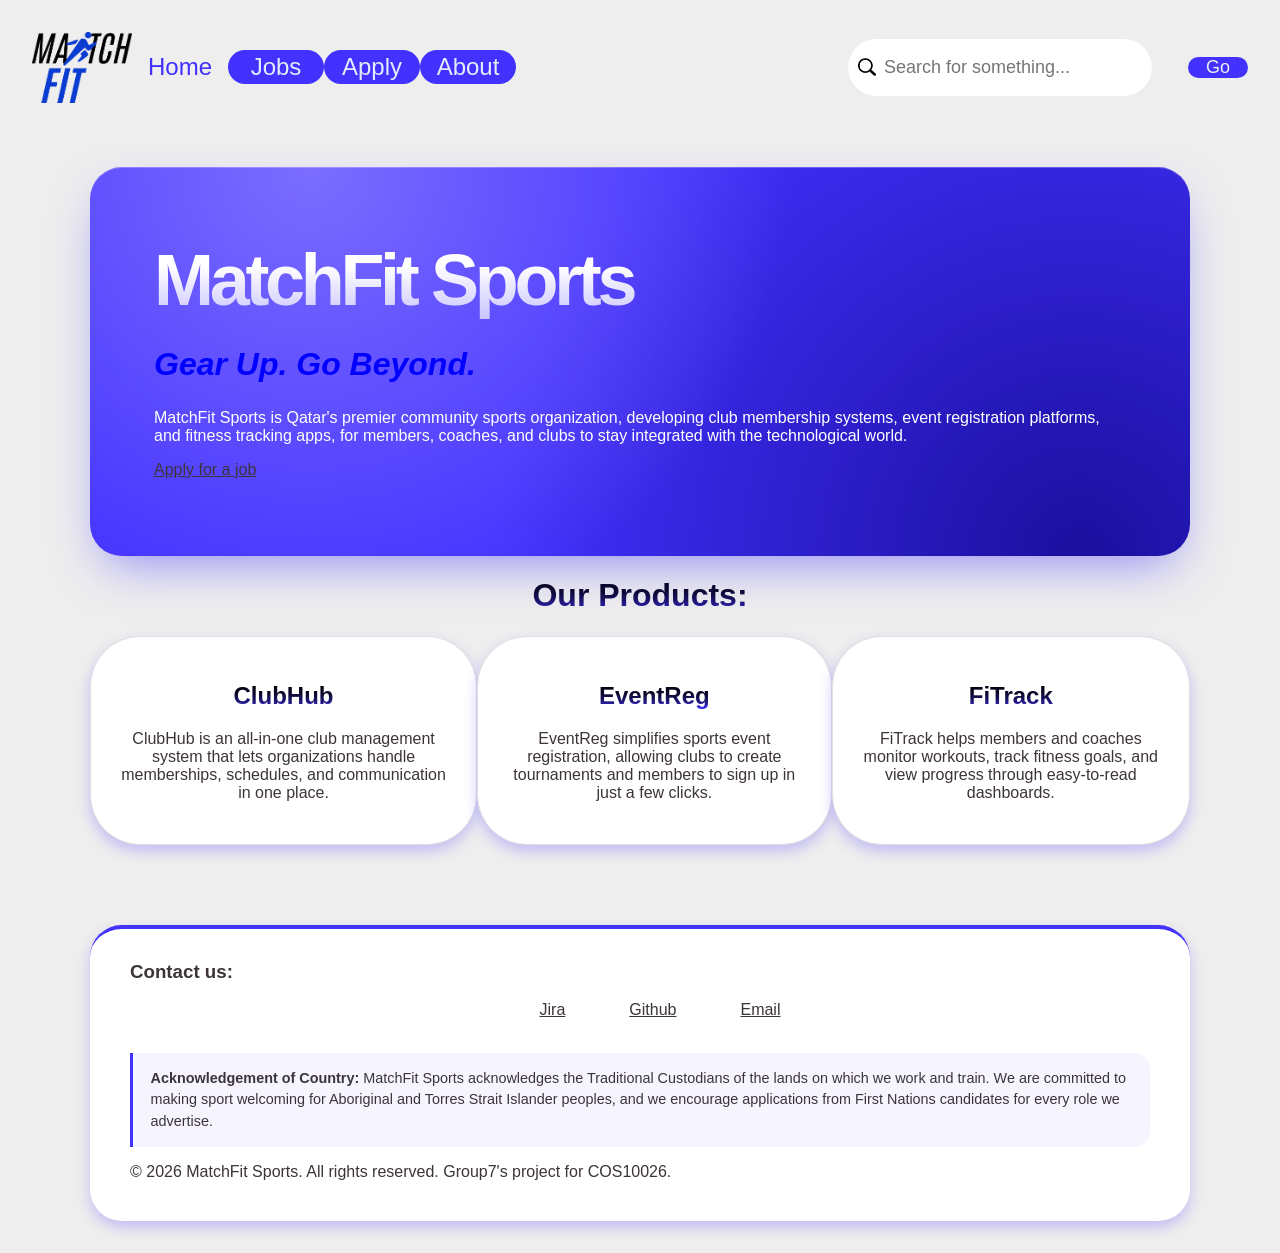
==== index.html @ b4c29561 "Add footer section with contact links and acknowledgment in index.html; style footer in styles.css" ====
<!DOCTYPE html>
<!-- 
     index.html (home page)
     COS10026 Web Technology Project, Group 7
     Website design inspired by airbnb and stripe
-->
<html lang="en">
    <head>
        <meta charset="UTF-8"/>
        <meta name = "description" content="Sports & Fitness Main Page">
        <meta name="author" content="Group 7"/>
        <link rel="stylesheet" href="styles.css">
        <link rel="stylesheet" href="styles/index.css">
        <meta name="viewport" content="width=device-width, initial-scale=1.0"> 
        <style>
:root{
    --padding:  clamp(2.5rem, 6vw, 5rem) clamp(1.5rem, 5vw, 4rem);
}
.hero-section {
    box-sizing: border-box;
    position: relative;
    overflow: hidden;
    border-radius: 32px;
    padding: var(--padding);
    margin: 0 auto;
    max-width: 1100px;
    color: #fff;
    background:
        radial-gradient(circle at 20% 0%, #7b6dff 0%, transparent 50%),
        radial-gradient(circle at 90% 100%, #1a0f9e 0%, transparent 55%),
        #4231ff;
    box-shadow:
        0 20px 50px -15px rgba(66, 49, 255, 0.55),
        inset 0 1px 0 rgba(255, 255, 255, 0.25);

}


.hero-title {
    
    
    margin: 0 0 1rem;
    font-size: clamp(2.25rem, 6vw, 4.5rem);
    line-height: 1.05;
    letter-spacing: -0.06em;
    font-weight: 800;
    background: linear-gradient(180deg, #ffffff 30%, #c9c4ff);
    -webkit-background-clip: text;
    background-clip: text;
    -webkit-text-fill-color: transparent;
}


            .product {
                padding: 2vw;
                margin: 0;
                text-align: center;
                justify-items: flex-start;
                background-color: #ffffff;
                border: 1px solid #e0e0e0;
                border-radius: 50px;      
                box-shadow: 0 0.5vw 1vw #4231ff40;
                transition: transform 0.2s ease, box-shadow 0.2s ease;
            }

            .product:hover {
                transform: translateY(.3em);
                box-shadow: 0 1vw 2vw #4231ff66;
            }
            .products_list{
                box-sizing: border-box;      
                display:flex;
                max-width: 1100px;
                justify-content: center;
                margin: 0 auto;

            }
            .subtitle{
                background: linear-gradient(180deg, black, 70%,#4231ff); 
                -webkit-background-clip: text;
                background-clip: text;
                -webkit-text-fill-color: transparent;
               text-align: center;
            }
        </style>
        <title>MatchFit Sports</title>
    </head>
    <body>
        <header>
            <nav class="navbar">
                    <img src="img/logo.png" alt="logo" width="100">

                    <a href="index.html" aria-current="page">Home</a>
                    <a href="jobs.html">Jobs</a>
                    <a href="apply.html">Apply</a>
                    <a href="about.html">About</a>
                    <form class = "searchbar">
                        
                        <!-- <label for="search"><img src="img/search-icon.png" alt="logo" width="50"/></label>> -->
                        <input type="text" id="search" name="search" placeholder="Search for something..." />
                        <input type="submit" id ="go" value="Go"/>
                    </form>
            </nav>
        </header>
        <main>
        <div class="hero-section">
            <h1 class = "hero-title" >MatchFit Sports</h1>
            <h2 style="font-size: 2em; color:blue; font-style:italic">Gear Up. Go Beyond.</h2>
            <p id="description_paragraph" style="color:white;">MatchFit Sports is Qatar's premier community sports organization, 
                developing club membership systems, event registration platforms,
                and fitness tracking apps, for members, coaches, and clubs to stay 
                integrated with the technological world.</p>
                
                <a href="about.html">Apply for a job</a>

        </div>
        
        <h1 class = "subtitle">Our Products:</h1>
        <div class = "products_list">
            <div class = "product">
                <h2 class = "subtitle">ClubHub</h2>
                <p>ClubHub is an all-in-one club management system that lets organizations handle memberships, schedules, and communication in one place.</p>
            </div>      
            <div class = "product">
                <h2 class = "subtitle">EventReg</h2>
                <p>EventReg simplifies sports event registration, allowing clubs to create tournaments and members to sign up in just a few clicks.</p>
            </div>         
            <div class = "product">
                <h2 class = "subtitle">FiTrack</h2>
                <p>FiTrack helps members and coaches monitor workouts, track fitness goals, and view progress through easy-to-read dashboards.</p>
            </div>
        </div>
        </main>
        
        <footer>
            <nav class = "footer">
                <h3 class = "contact-us">Contact us:</h3>
                <ul class = "contact">
                    <a class = "footer-link" href="">Jira</a>
                    <a class = "footer-link" href="https://github.com/sammyshu/web-project-part-1">Github</a>
                    <a class = "footer-link" href="mailto:info@companyname.com">Email</a>
                </ul>
            <p class="footer-acknowledgement">
                <strong>Acknowledgement of Country:</strong> MatchFit Sports acknowledges the
                Traditional Custodians of the lands on which we work and train.
                We are committed to making sport welcoming for Aboriginal and Torres Strait
                Islander peoples, and we encourage applications from First Nations candidates
                for every role we advertise.
            </p>
            <p>&copy; 2026 MatchFit Sports. All rights reserved. Group7's project for COS10026.</p>
            </nav>
        </footer>
    </body>
</html>
---- styles.css ----
/* Mayasa (author of apply page and layout) */

:root {
  --hover_color: #E3EBFA;
  --logo_blue: #4231FF;
  --background-color: #EEEEEE;
  --dark_text: #3D343A;
}

* {
  font-family: calibri, sans-serif; 
  color: var(--dark_text);
  box-sizing: border-box;
}

body {
  background-color: var(--background-color);
  margin: 0;
  padding: 0;
}

/* --- 2. The Perfect Navbar (Grey Pill) --- */
.site-header {
  display: flex;
  justify-content: center; 
  padding: 2rem 1rem;
}

.header-inner {
  display: flex;
  justify-content: space-between; 
  align-items: center;
  background-color: #EBEBEB; 
  padding: 0.5rem 1.5rem;
  border-radius: 50px; 
  width: 100%;
  max-width: 1300px;
  box-shadow: 0 4px 15px rgba(0, 0, 0, 0.05); 
}

.logo-img {
  height: 55px; 
}

.main-nav {
  display: flex;
  gap: 0.5rem;
  align-items: center;
}

.main-nav a {
  text-decoration: none;
  color: var(--logo_blue); 
  background-color: transparent;
  font-weight: 600;
  padding: 0.6rem 1.8rem;
  border-radius: 20px;
  transition: 0.3s;
}

/* Added hover for the plain "Home" link */
.main-nav a:hover {
  background-color: var(--hover_color);
}

.main-nav a.nav-btn {
  background-color: var(--logo_blue);
  color: white;
}

.main-nav a.nav-btn:hover {
  background-color: var(--hover_color);
  color: var(--logo_blue);
}

.main-nav a.nav-btn.active {
  background-color: #3326BE; 
  color: white;
}

/* Search Bar */
.search-bar {
  display: flex;
  align-items: center;
  background-color: white; 
  border-radius: 30px;
  padding: 0.3rem; 
}

.search-bar input {
  border: none;
  padding: 0.5rem 1rem;
  padding-left: 2.5rem; /* ✅ CORRECTION: Stops text from overlapping the icon */
  border-radius: 30px;
  width: 220px;
  outline: none; 
  font-family: inherit;
  background-image: url("img/search-icon.png");
  background-repeat: no-repeat;
  background-position: 10px center;
  background-size: 1em 1em;
}

.search-bar button {
  background-color: var(--logo_blue);
  color: white;
  border: none;
  padding: 0.5rem 1.5rem;
  border-radius: 30px;
  font-weight: 600;
  cursor: pointer;
  transition: 0.3s;
}

.search-bar button:hover {
  background-color: #3326BE;
}

/* --- 3. Layout & Hero Box --- */
.container {
  max-width: 1100px;
  margin: 0 auto;
  padding: 0 2rem;
}

.apply-intro {
  background: linear-gradient(135deg, #7B6DFF, #1A0F9E);
  color: white;
  padding: 4rem 2rem;
  border-radius: 24px;
  text-align: center;
  margin-bottom: 3rem;
  box-shadow: 0 10px 30px rgba(66, 49, 255, 0.3);
}

.apply-intro h1 {
  font-size: 2.5rem;
  margin-bottom: 1rem;
  color: white;
}

.apply-intro p {
  color: var(--hover_color) !important; 
}

.apply-intro a {
  color: white;
  text-decoration: underline;
}

.required-note {
  color: #FFFFFF !important;
  font-size: 0.95rem;
  margin-top: 1.5rem;
}

.required-note .required {
  color: #C9C4FF; 
}

/* --- 4. The Form Section --- */
#form-heading {
  text-align: left;
  margin-bottom: 1rem;
}

.privacy-note {
  text-align: left;
  max-width: 800px;
  margin-bottom: 2rem;
  line-height: 1.5;
}

.apply-form {
  display: grid;
  grid-template-columns: 1fr 1fr;
  gap: 1.5rem;
  background: white;
  padding: 2.5rem;
  border-radius: 16px;
  box-shadow: 0 10px 30px rgba(0, 0, 0, 0.05); 
  border: 1px solid #E0E0E0;
}

.form-field {
  display: flex;
  flex-direction: column;
  gap: 0.5rem;
}

.form-field--full,
.form-actions {
  grid-column: 1 / -1;
}

.form-field label, 
.form-field legend {
  color: var(--logo_blue); 
  font-weight: 600;
  font-size: 0.95rem;
}

.form-field input,
.form-field select,
.form-field textarea {
  padding: 0.75rem;
  border: 1px solid #E0E0E0;
  border-radius: 8px;
  font-family: inherit;
  font-size: 1rem;
}

.form-field input:focus,
.form-field select:focus,
.form-field textarea:focus {
  outline: none;
  border-color: var(--logo_blue);
  box-shadow: 0 0 0 3px rgba(66, 49, 255, 0.2);
}

.choice-group {
  display: flex;
  gap: 1.5rem;
  flex-wrap: wrap;
}

.choice-group label {
  font-weight: normal;
}

/* --- 5. The Button --- */
.form-actions {
  text-align: center;
  margin-top: 1rem;
}

.btn-primary {
  background-color: var(--logo_blue);
  color: white;
  border: none;
  padding: 0.8rem 2.5rem;
  border-radius: 30px;
  font-size: 1rem;
  font-weight: 600;
  cursor: pointer;
  transition: 0.3s;
}

.btn-primary:hover {
  background-color: #3326BE;
  transform: translateY(-2px);
}

/* --- 6. Mobile View (Responsive) --- */
@media (max-width: 768px) {
  .header-inner {
    flex-direction: column;
    border-radius: 20px;
    gap: 1rem;
    padding: 1rem;
  }
  .main-nav {
    flex-wrap: wrap;
    justify-content: center;
  }
  .apply-form {
    grid-template-columns: 1fr;
  }
}


/*Sammy (author of index page)*/

:root{
  
  --hover_color: #E3EBFA;
  --logo_blue: #4231FF;
  --background-color: #EEEEEE;
}
* {
    font-family: calibri, sans-serif;
    color: #3D343A; /*same as logo*/

}
body {
    background-color: var(--background-color);
}


nav a {
display:inline-flex;
    text-decoration: none;
    padding: 0.2em 0.6em;
    color:var(--hover_color);
    background-color: #4231FF;
      line-height: 1;
  min-width: 4em;
justify-content: center;
align-items: center;
    border-radius: 1em;
    font-size:x-large;

    

}
nav a:hover{
  background-color:var(--hover_color);
  color:var(--logo_blue);
}


.navbar a[aria-current="page"] {
  background-color:var(--white);
  color:var(--logo_blue);
}
.navbar  a[aria-current="page"]:hover{
  background-color:var(--hover_color);
  color:var(--logo_blue);
}

.navbar {
    display:flex;
    align-items: center;
    justify-content:start;
    flex-grow: 1;
    flex-wrap:wrap;
    margin:1rem;
    padding:1rem;
    /*background-color:white;*/
    border-radius: 2rem;
    transition: transform 0.2s ease, box-shadow 0.2s ease, size 0.2s ease;



}
.navbar:hover {
    box-shadow: 0 1vw 2vw #4231ff66;



}
.navbar .searchbar{
    display:flex;
    align-items: center;
    justify-content:start;
    font-size: large;
    margin:0 0 0 auto;  
    


}


.navbar .searchbar input#go{ flex-grow:0;
   padding:0 18px; }




.navbar .searchbar input{
font-size: large;
border-radius: 2em;
    border: 2% groove var(--logo_blue);


}
.navbar .searchbar input#search{
  flex-grow: 1;
  max-width: 30vw;
  border-radius: 2em;
  text-align:left;
  color:#606060;
  padding:1em;
  padding-right: 2em;
  margin-right:2em;


  padding-left:2em;
  background-image: url("img/search-icon.png");
  background-repeat: no-repeat;
  background-position: 10px center;
  background-size: 1em 1em;   
}

.navbar .searchbar input#go{
  flex-grow: .08;
  color:#EEEEEE;
  background-color:#4231FF;
}


.navbar .searchbar input#go:hover{
  background-color:#3326be;
}

.contact{
  display:flex;
  justify-content: center;
}

img {
  max-width: 100%;

}

/*More universal settings: Not specific to navbar*/
main{
  padding: 2rem;
}

/*footer*/
.footer {
    /* box-sizing so the padding counts INSIDE the 1100px, which makes
       the footer's left edge line up with the navbar and main */
    box-sizing: border-box;
    max-width: 1100px;
    margin: 3rem auto 2rem;
    padding: 2rem clamp(1rem, 4vw, 2.5rem) 1.5rem;
    background-color: #ffffff;
    border-top: 4px solid var(--logo_blue);
    border-radius: 2rem;
    box-shadow: 0 0.5vw 1vw #4231ff40;
}

.footer-link {

    padding: 0rem 2rem;          
    min-width: 0;
    font-size: 1rem;
    line-height: 1.4;
    color:  var(--dark_text);
    background-color: transparent;
    border-radius: 0;
    text-decoration: underline;
}

.footer-acknowledgement {
    margin: 2rem 0 0;
    padding: 0.9rem 1.1rem;
    font-size: .9em;
    line-height: 1.5;
    color: var(--dark_text);
    background-color: #f5f4ff;
    border-left-width: 4px;
    border-left: solid var(--logo_blue);
    border-radius: 0 1rem 1rem 0;
}
.contact-us{
  display:flex;
  justify-self: center;
 margin: 0 auto;

}
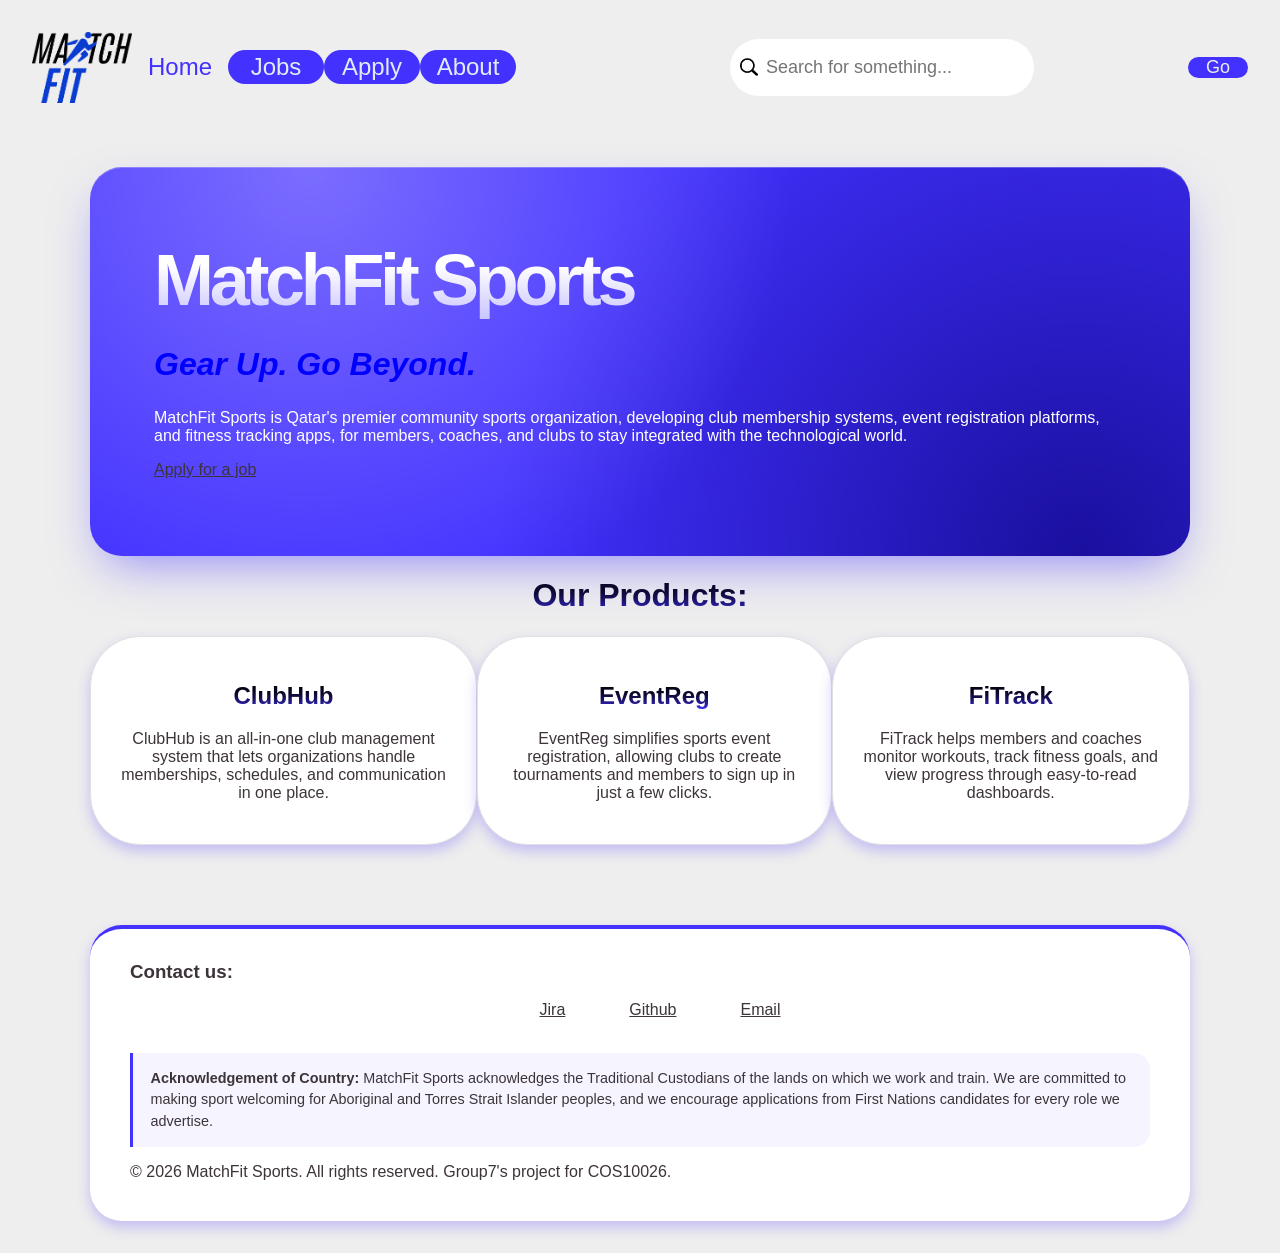
==== commit cf134663: "Increased accessibility for all pages & navbar All <section>s have been updated to have an aria-labe" ====
--- a/index.html
+++ b/index.html
@@ -2,8 +2,10 @@
 <!DOCTYPE html>
 <!-- 
      index.html (home page)
+     Written by Sammy Alabsi
      COS10026 Web Technology Project, Group 7
-     Website design inspired by airbnb and stripe
+     Website design inspired by AirBNB and Stripe. The Hero section was inspired by Stripe,
+     while AirBNB inspired the rounded card-centric design
 -->
 <html lang="en">
     <head>
@@ -11,7 +13,6 @@
         <meta name = "description" content="Sports & Fitness Main Page">
         <meta name="author" content="Group 7"/>
         <link rel="stylesheet" href="styles.css">
-        <link rel="stylesheet" href="styles/index.css">
         <meta name="viewport" content="width=device-width, initial-scale=1.0"> 
         <style>
 :root{
@@ -96,9 +97,10 @@
                     <a href="apply.html">Apply</a>
                     <a href="about.html">About</a>
                     <form class = "searchbar">
-                        
-                        <!-- <label for="search"><img src="img/search-icon.png" alt="logo" width="50"/></label>> -->
+                        <!--The label is for screenreaders only because the background image (a search icon) and placeholder text already indicate the purpose of the field.-->
+                        <label for="search" class="for-screenreader">Search bar</label>
                         <input type="text" id="search" name="search" placeholder="Search for something..." />
+                        <label for="go" class="for-screenreader">Submit Search</label>
                         <input type="submit" id ="go" value="Go"/>
                     </form>
             </nav>
@@ -137,9 +139,9 @@
             <nav class = "footer">
                 <h3 class = "contact-us">Contact us:</h3>
                 <ul class = "contact">
-                    <a class = "footer-link" href="">Jira</a>
+                    <a class = "footer-link" href="https://somting.atlassian.net/jira/software/projects/WP/boards/2?filter=&groupBy=none&atlOrigin=eyJpIjoiOWVjMmMxOWJhMjJiNGZmOWJiOGNjNmIxYzUzZmUzZWIiLCJwIjoiaiJ9">Jira</a>
                     <a class = "footer-link" href="https://github.com/sammyshu/web-project-part-1">Github</a>
-                    <a class = "footer-link" href="mailto:info@companyname.com">Email</a>
+                    <a class = "footer-link" href="mailto:info@matchfit.com">Email</a>
                 </ul>
             <p class="footer-acknowledgement">
                 <strong>Acknowledgement of Country:</strong> MatchFit Sports acknowledges the
--- a/styles.css
+++ b/styles.css
@@ -388,6 +388,9 @@
   background-color:#4231FF;
 }
 
+.for-screenreader{
+opacity:0;
+}
 
 .navbar .searchbar input#go:hover{
   background-color:#3326be;
@@ -407,6 +410,34 @@
 main{
   padding: 2rem;
 }
+/* --- About Page Specifics (Ziad) --- */
+section h2 {
+  color: var(--logo_blue);
+  border-bottom: 2px solid var(--hover_color);
+  padding-bottom: 0.5rem;
+  margin-top: 2rem;
+}
+
+dl dt {
+  font-size: 1.2rem;
+  color: var(--logo_blue);
+  margin-top: 1.5rem;
+}
+
+dl dd {
+  margin-left: 1rem;
+  margin-bottom: 0.5rem;
+}
+
+blockquote {
+  background-color: white;
+  border-left: 4px solid var(--logo_blue);
+  padding: 1rem;
+  margin: 1rem 0;
+  border-radius: 0 8px 8px 0;
+  box-shadow: 0 4px 10px rgba(0,0,0,0.05);
+}
+
 
 /*footer*/
 .footer {
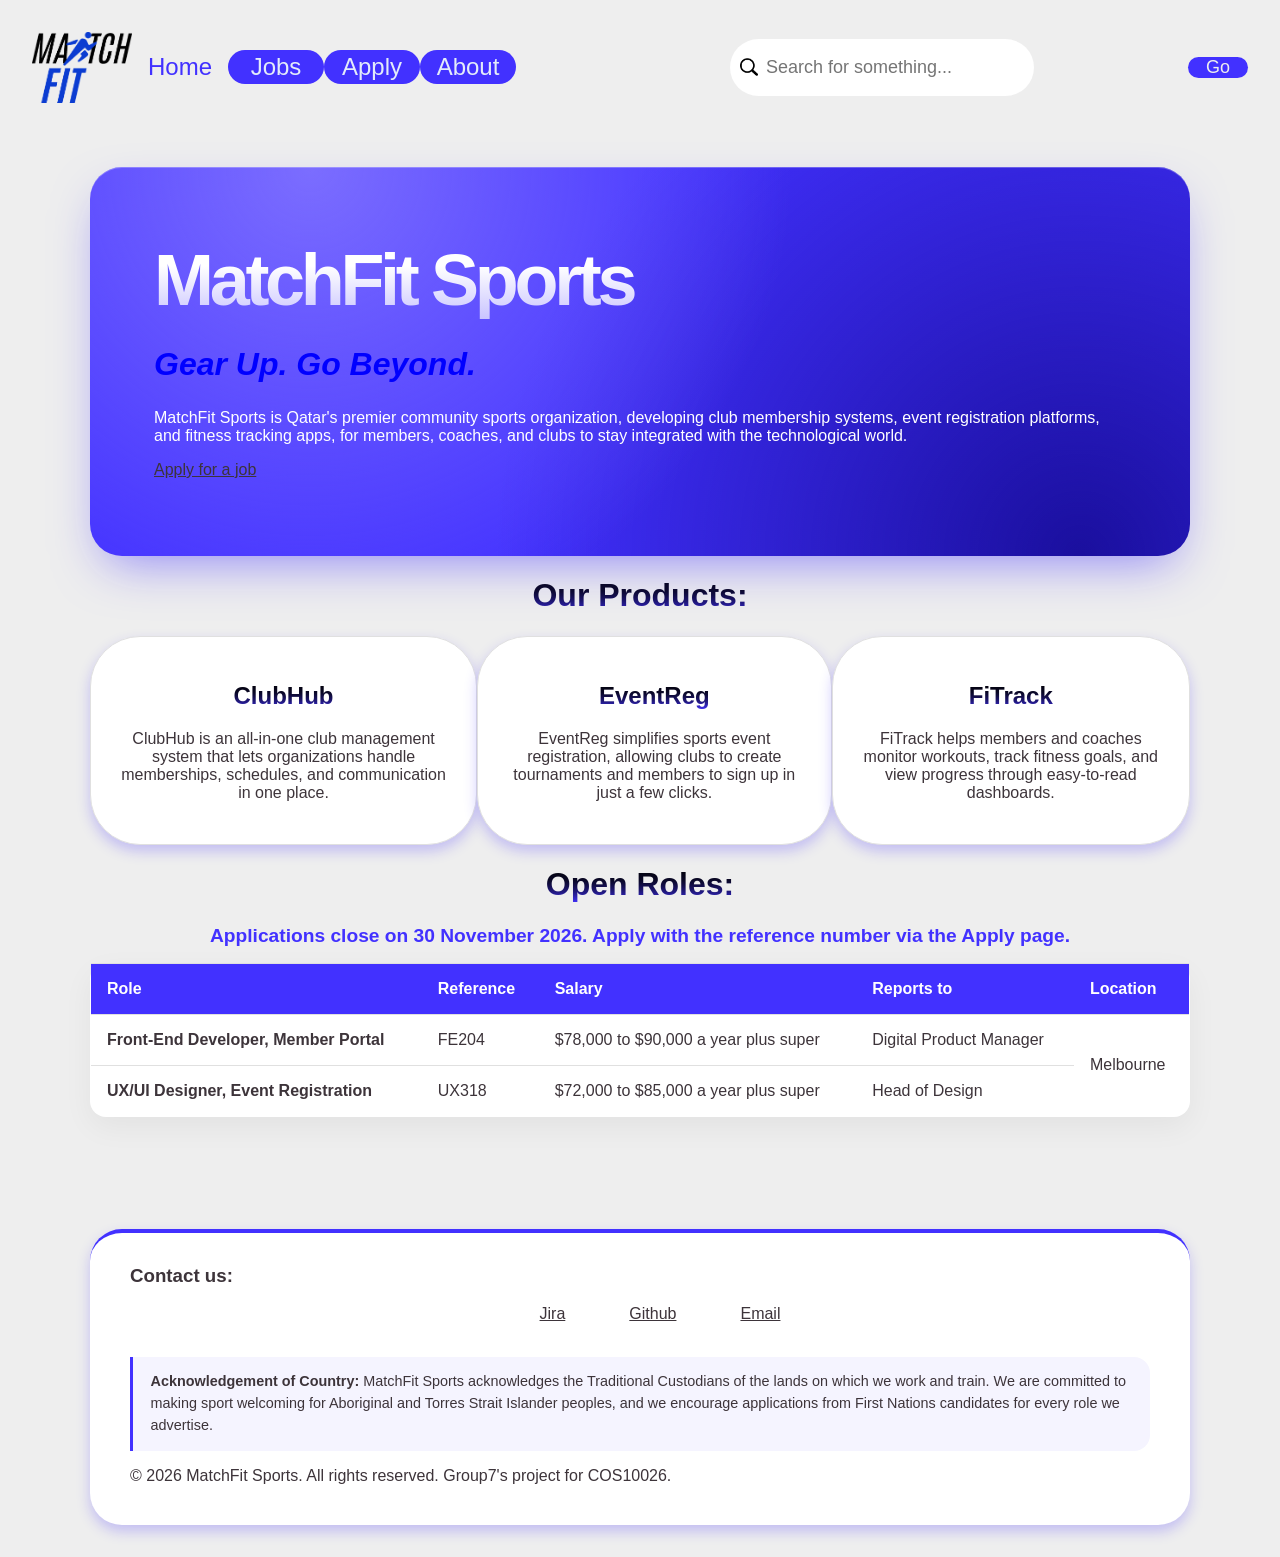
==== commit ffef913b: "Added table to index.html; stole CSS from about.html and made it generalizable (for all tables) in s" ====
--- a/index.html
+++ b/index.html
@@ -133,6 +133,35 @@
                 <p>FiTrack helps members and coaches monitor workouts, track fitness goals, and view progress through easy-to-read dashboards.</p>
             </div>
         </div>
+
+        <h1 class = "subtitle">Open Roles:</h1>
+        <table class = "data-table">
+            <caption>Applications close on 30 November 2026. Apply with the reference number via the Apply page.</caption>
+            <thead>
+                <tr>
+                    <th scope="col">Role</th>
+                    <th scope="col">Reference</th>
+                    <th scope="col">Salary</th>
+                    <th scope="col">Reports to</th>
+                    <th scope="col">Location</th>
+                </tr>
+            </thead>
+            <tbody>
+                <tr>
+                    <th scope="row">Front-End Developer, Member Portal</th>
+                    <td>FE204</td>
+                    <td>$78,000 to $90,000 a year plus super</td>
+                    <td>Digital Product Manager</td>
+                    <td rowspan="2">Melbourne</td>
+                </tr>
+                <tr>
+                    <th scope="row">UX/UI Designer, Event Registration</th>
+                    <td>UX318</td>
+                    <td>$72,000 to $85,000 a year plus super</td>
+                    <td>Head of Design</td>
+                </tr>
+            </tbody>
+        </table>
         </main>
         
         <footer>
--- a/styles.css
+++ b/styles.css
@@ -481,4 +481,51 @@
   justify-self: center;
  margin: 0 auto;
 
+}
+
+/* Tables (shared by index and about) */
+.data-table {
+  width: 100%;
+  max-width: 1100px;
+  border-collapse: collapse;
+  background: white;
+  border-radius: 16px;
+  overflow: hidden;
+  box-shadow: 0 10px 30px rgba(0, 0, 0, 0.05);
+  border: 1px solid #E0E0E0;
+  margin: 0 auto 2rem;
+}
+
+.data-table caption {
+  font-size: 1.2rem;
+  font-weight: bold;
+  margin-bottom: 1rem;
+  color: var(--logo_blue);
+}
+
+.data-table th,
+.data-table td {
+  padding: 1rem;
+  border-bottom: 1px solid #E0E0E0;
+  text-align: left;
+}
+
+.data-table thead {
+  background-color: var(--logo_blue);
+}
+
+.data-table thead th {
+  color: white;
+  font-weight: bold;
+}
+
+.data-table tbody tr {
+  transition: background-color 0.2s ease;
+}
+
+.data-table tbody td:hover {
+  background-color: var(--hover_color);
+}
+.data-table tbody th:hover {
+  background-color: var(--hover_color);
 }
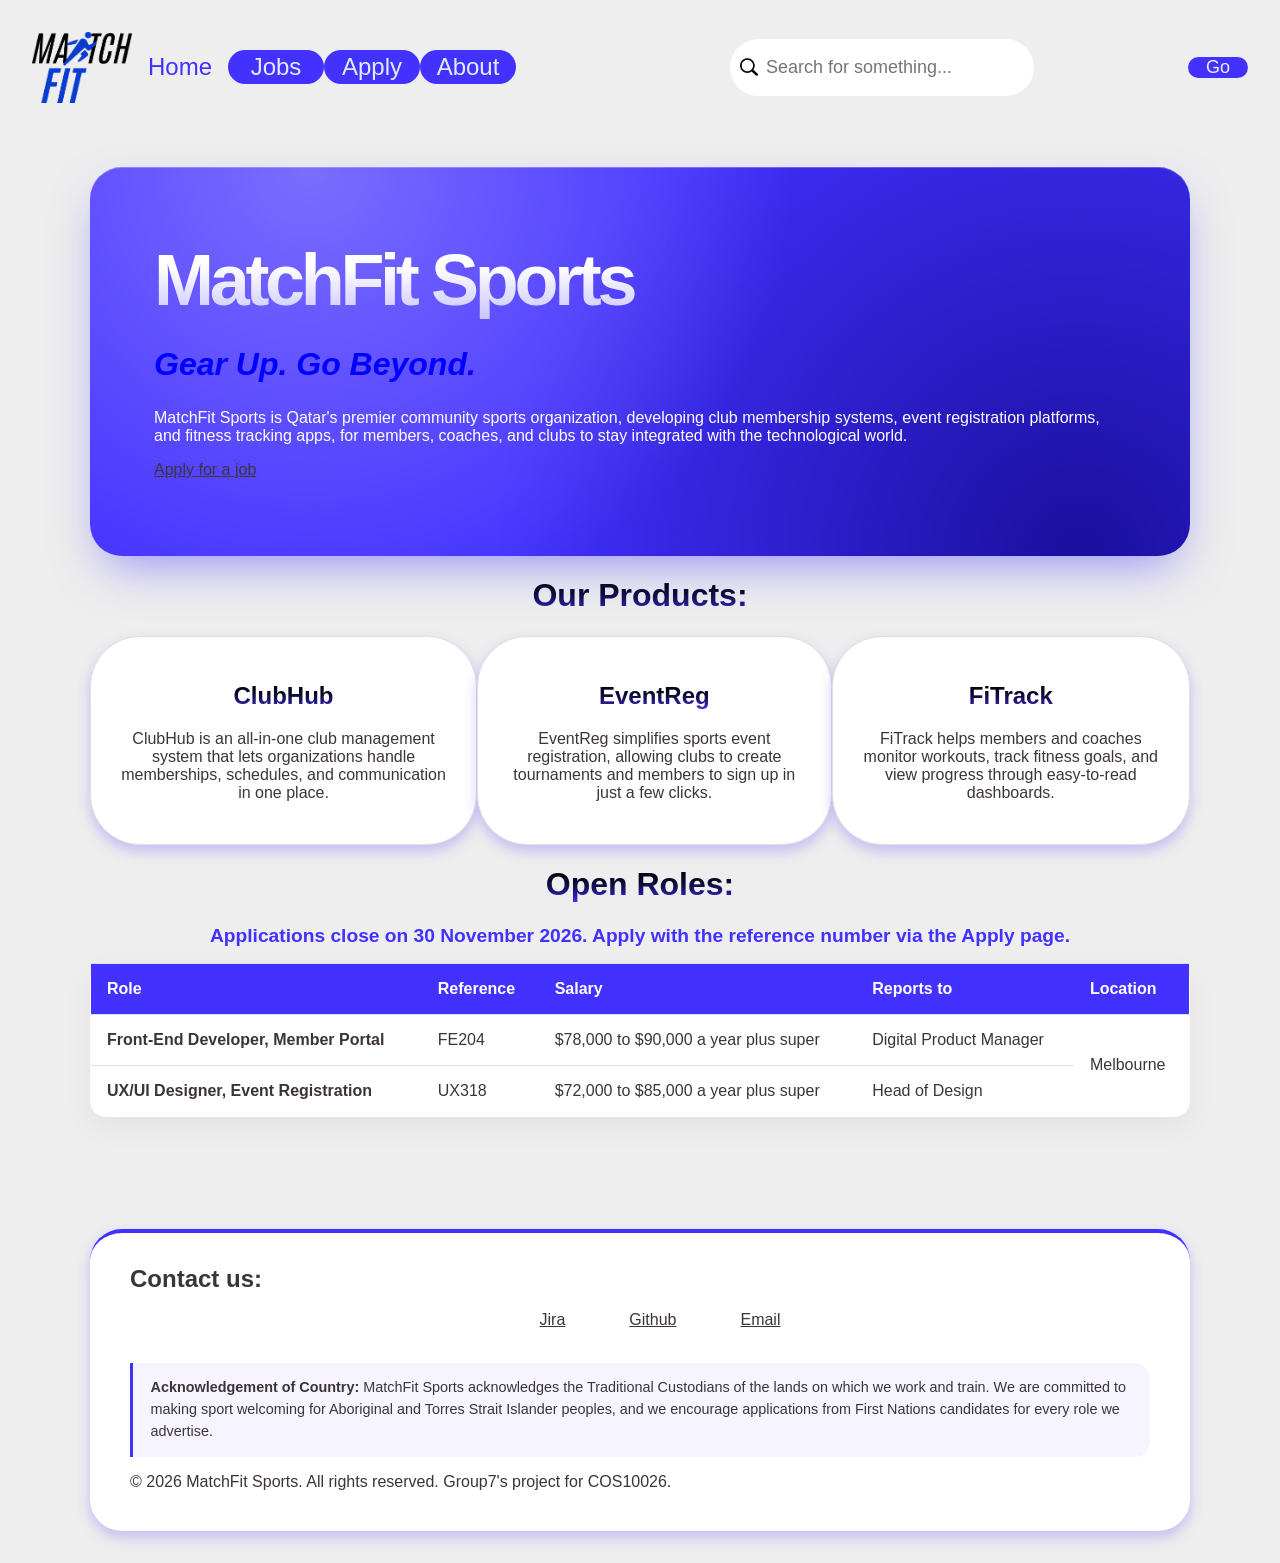
==== commit aa0b22cf: "Changed footer & jobs.html to validate as HTML5 Fixed style syntax issue on jobs.html Fixed header s" ====
--- a/index.html
+++ b/index.html
@@ -69,7 +69,7 @@
                 transform: translateY(.3em);
                 box-shadow: 0 1vw 2vw #4231ff66;
             }
-            .products_list{
+            .products-list{
                 box-sizing: border-box;      
                 display:flex;
                 max-width: 1100px;
@@ -109,17 +109,17 @@
         <div class="hero-section">
             <h1 class = "hero-title" >MatchFit Sports</h1>
             <h2 style="font-size: 2em; color:blue; font-style:italic">Gear Up. Go Beyond.</h2>
-            <p id="description_paragraph" style="color:white;">MatchFit Sports is Qatar's premier community sports organization, 
+            <p id="description-paragraph" style="color:white;">MatchFit Sports is Qatar's premier community sports organization, 
                 developing club membership systems, event registration platforms,
                 and fitness tracking apps, for members, coaches, and clubs to stay 
                 integrated with the technological world.</p>
                 
-                <a href="about.html">Apply for a job</a>
+                <a href="apply.html">Apply for a job</a>
 
         </div>
         
         <h1 class = "subtitle">Our Products:</h1>
-        <div class = "products_list">
+        <div class = "products-list">
             <div class = "product">
                 <h2 class = "subtitle">ClubHub</h2>
                 <p>ClubHub is an all-in-one club management system that lets organizations handle memberships, schedules, and communication in one place.</p>
@@ -166,11 +166,11 @@
         
         <footer>
             <nav class = "footer">
-                <h3 class = "contact-us">Contact us:</h3>
+                <h2 class = "contact-us">Contact us:</h2>
                 <ul class = "contact">
-                    <a class = "footer-link" href="https://somting.atlassian.net/jira/software/projects/WP/boards/2?filter=&groupBy=none&atlOrigin=eyJpIjoiOWVjMmMxOWJhMjJiNGZmOWJiOGNjNmIxYzUzZmUzZWIiLCJwIjoiaiJ9">Jira</a>
-                    <a class = "footer-link" href="https://github.com/sammyshu/web-project-part-1">Github</a>
-                    <a class = "footer-link" href="mailto:info@matchfit.com">Email</a>
+                    <li><a class = "footer-link" href="https://somting.atlassian.net/jira/software/projects/WP/boards/2?filter=&groupBy=none&atlOrigin=eyJpIjoiOWVjMmMxOWJhMjJiNGZmOWJiOGNjNmIxYzUzZmUzZWIiLCJwIjoiaiJ9">Jira</a></li>
+                    <li><a class = "footer-link" href="https://github.com/sammyshu/web-project-part-1">Github</a></li>
+                    <li><a class = "footer-link" href="mailto:info@matchfit.com">Email</a></li>
                 </ul>
             <p class="footer-acknowledgement">
                 <strong>Acknowledgement of Country:</strong> MatchFit Sports acknowledges the
--- a/styles.css
+++ b/styles.css
@@ -1,15 +1,22 @@
+/*Global variables*/
+:root{
+  --hover-color: #E3EBFA;
+  --logo-blue: #4231FF;
+  --background-color: #EEEEEE;
+  --dark-text: #3D343A;
+  --hover-color: #E3EBFA;
+  --logo-blue: #4231FF;
+  --background-color: #EEEEEE;
+  --logo-gray: var(--dark-text); 
+}
+
 /* Mayasa (author of apply page and layout) */
 
-:root {
-  --hover_color: #E3EBFA;
-  --logo_blue: #4231FF;
-  --background-color: #EEEEEE;
-  --dark_text: #3D343A;
-}
+
 
 * {
   font-family: calibri, sans-serif; 
-  color: var(--dark_text);
+  color: var(--dark-text);
   box-sizing: border-box;
 }
 
@@ -50,7 +57,7 @@
 
 .main-nav a {
   text-decoration: none;
-  color: var(--logo_blue); 
+  color: var(--logo-blue); 
   background-color: transparent;
   font-weight: 600;
   padding: 0.6rem 1.8rem;
@@ -60,17 +67,17 @@
 
 /* Added hover for the plain "Home" link */
 .main-nav a:hover {
-  background-color: var(--hover_color);
+  background-color: var(--hover-color);
 }
 
 .main-nav a.nav-btn {
-  background-color: var(--logo_blue);
+  background-color: var(--logo-blue);
   color: white;
 }
 
 .main-nav a.nav-btn:hover {
-  background-color: var(--hover_color);
-  color: var(--logo_blue);
+  background-color: var(--hover-color);
+  color: var(--logo-blue);
 }
 
 .main-nav a.nav-btn.active {
@@ -102,7 +109,7 @@
 }
 
 .search-bar button {
-  background-color: var(--logo_blue);
+  background-color: var(--logo-blue);
   color: white;
   border: none;
   padding: 0.5rem 1.5rem;
@@ -140,7 +147,7 @@
 }
 
 .apply-intro p {
-  color: var(--hover_color) !important; 
+  color: var(--hover-color) !important; 
 }
 
 .apply-intro a {
@@ -195,7 +202,7 @@
 
 .form-field label, 
 .form-field legend {
-  color: var(--logo_blue); 
+  color: var(--logo-blue); 
   font-weight: 600;
   font-size: 0.95rem;
 }
@@ -214,7 +221,7 @@
 .form-field select:focus,
 .form-field textarea:focus {
   outline: none;
-  border-color: var(--logo_blue);
+  border-color: var(--logo-blue);
   box-shadow: 0 0 0 3px rgba(66, 49, 255, 0.2);
 }
 
@@ -235,7 +242,7 @@
 }
 
 .btn-primary {
-  background-color: var(--logo_blue);
+  background-color: var(--logo-blue);
   color: white;
   border: none;
   padding: 0.8rem 2.5rem;
@@ -271,15 +278,10 @@
 
 /*Sammy (author of index page)*/
 
-:root{
-  
-  --hover_color: #E3EBFA;
-  --logo_blue: #4231FF;
-  --background-color: #EEEEEE;
-}
+
 * {
     font-family: calibri, sans-serif;
-    color: #3D343A; /*same as logo*/
+    color: var(--logo-gray); /*same as logo*/
 
 }
 body {
@@ -291,7 +293,7 @@
 display:inline-flex;
     text-decoration: none;
     padding: 0.2em 0.6em;
-    color:var(--hover_color);
+    color:var(--hover-color);
     background-color: #4231FF;
       line-height: 1;
   min-width: 4em;
@@ -304,18 +306,18 @@
 
 }
 nav a:hover{
-  background-color:var(--hover_color);
-  color:var(--logo_blue);
+  background-color:var(--hover-color);
+  color:var(--logo-blue);
 }
 
 
 .navbar a[aria-current="page"] {
-  background-color:var(--white);
-  color:var(--logo_blue);
+  background-color:transparent;
+  color:var(--logo-blue);
 }
 .navbar  a[aria-current="page"]:hover{
-  background-color:var(--hover_color);
-  color:var(--logo_blue);
+  background-color:var(--hover-color);
+  color:var(--logo-blue);
 }
 
 .navbar {
@@ -360,7 +362,7 @@
 .navbar .searchbar input{
 font-size: large;
 border-radius: 2em;
-    border: 2% groove var(--logo_blue);
+    border: 2% groove var(--logo-blue);
 
 
 }
@@ -399,6 +401,7 @@
 .contact{
   display:flex;
   justify-content: center;
+  list-style: none;
 }
 
 img {
@@ -406,21 +409,18 @@
 
 }
 
-/*More universal settings: Not specific to navbar*/
-main{
-  padding: 2rem;
-}
+
 /* --- About Page Specifics (Ziad) --- */
 section h2 {
-  color: var(--logo_blue);
-  border-bottom: 2px solid var(--hover_color);
+  color: var(--logo-blue);
+  border-bottom: 2px solid var(--hover-color);
   padding-bottom: 0.5rem;
   margin-top: 2rem;
 }
 
 dl dt {
   font-size: 1.2rem;
-  color: var(--logo_blue);
+  color: var(--logo-blue);
   margin-top: 1.5rem;
 }
 
@@ -431,15 +431,18 @@
 
 blockquote {
   background-color: white;
-  border-left: 4px solid var(--logo_blue);
+  border-left: 4px solid var(--logo-blue);
   padding: 1rem;
   margin: 1rem 0;
   border-radius: 0 8px 8px 0;
   box-shadow: 0 4px 10px rgba(0,0,0,0.05);
 }
 
-
-/*footer*/
+/*More universal settings: Not specific to navbar -- sammy*/
+main{
+  padding: 2rem;
+}
+/*footer -- sammy*/
 .footer {
     /* box-sizing so the padding counts INSIDE the 1100px, which makes
        the footer's left edge line up with the navbar and main */
@@ -448,7 +451,7 @@
     margin: 3rem auto 2rem;
     padding: 2rem clamp(1rem, 4vw, 2.5rem) 1.5rem;
     background-color: #ffffff;
-    border-top: 4px solid var(--logo_blue);
+    border-top: 4px solid var(--logo-blue);
     border-radius: 2rem;
     box-shadow: 0 0.5vw 1vw #4231ff40;
 }
@@ -459,7 +462,7 @@
     min-width: 0;
     font-size: 1rem;
     line-height: 1.4;
-    color:  var(--dark_text);
+    color:  var(--dark-text);
     background-color: transparent;
     border-radius: 0;
     text-decoration: underline;
@@ -470,10 +473,10 @@
     padding: 0.9rem 1.1rem;
     font-size: .9em;
     line-height: 1.5;
-    color: var(--dark_text);
+    color: var(--dark-text);
     background-color: #f5f4ff;
     border-left-width: 4px;
-    border-left: solid var(--logo_blue);
+    border-left: solid var(--logo-blue);
     border-radius: 0 1rem 1rem 0;
 }
 .contact-us{
@@ -500,7 +503,7 @@
   font-size: 1.2rem;
   font-weight: bold;
   margin-bottom: 1rem;
-  color: var(--logo_blue);
+  color: var(--logo-blue);
 }
 
 .data-table th,
@@ -511,7 +514,7 @@
 }
 
 .data-table thead {
-  background-color: var(--logo_blue);
+  background-color: var(--logo-blue);
 }
 
 .data-table thead th {
@@ -524,8 +527,8 @@
 }
 
 .data-table tbody td:hover {
-  background-color: var(--hover_color);
+  background-color: var(--hover-color);
 }
 .data-table tbody th:hover {
-  background-color: var(--hover_color);
+  background-color: var(--hover-color);
 }
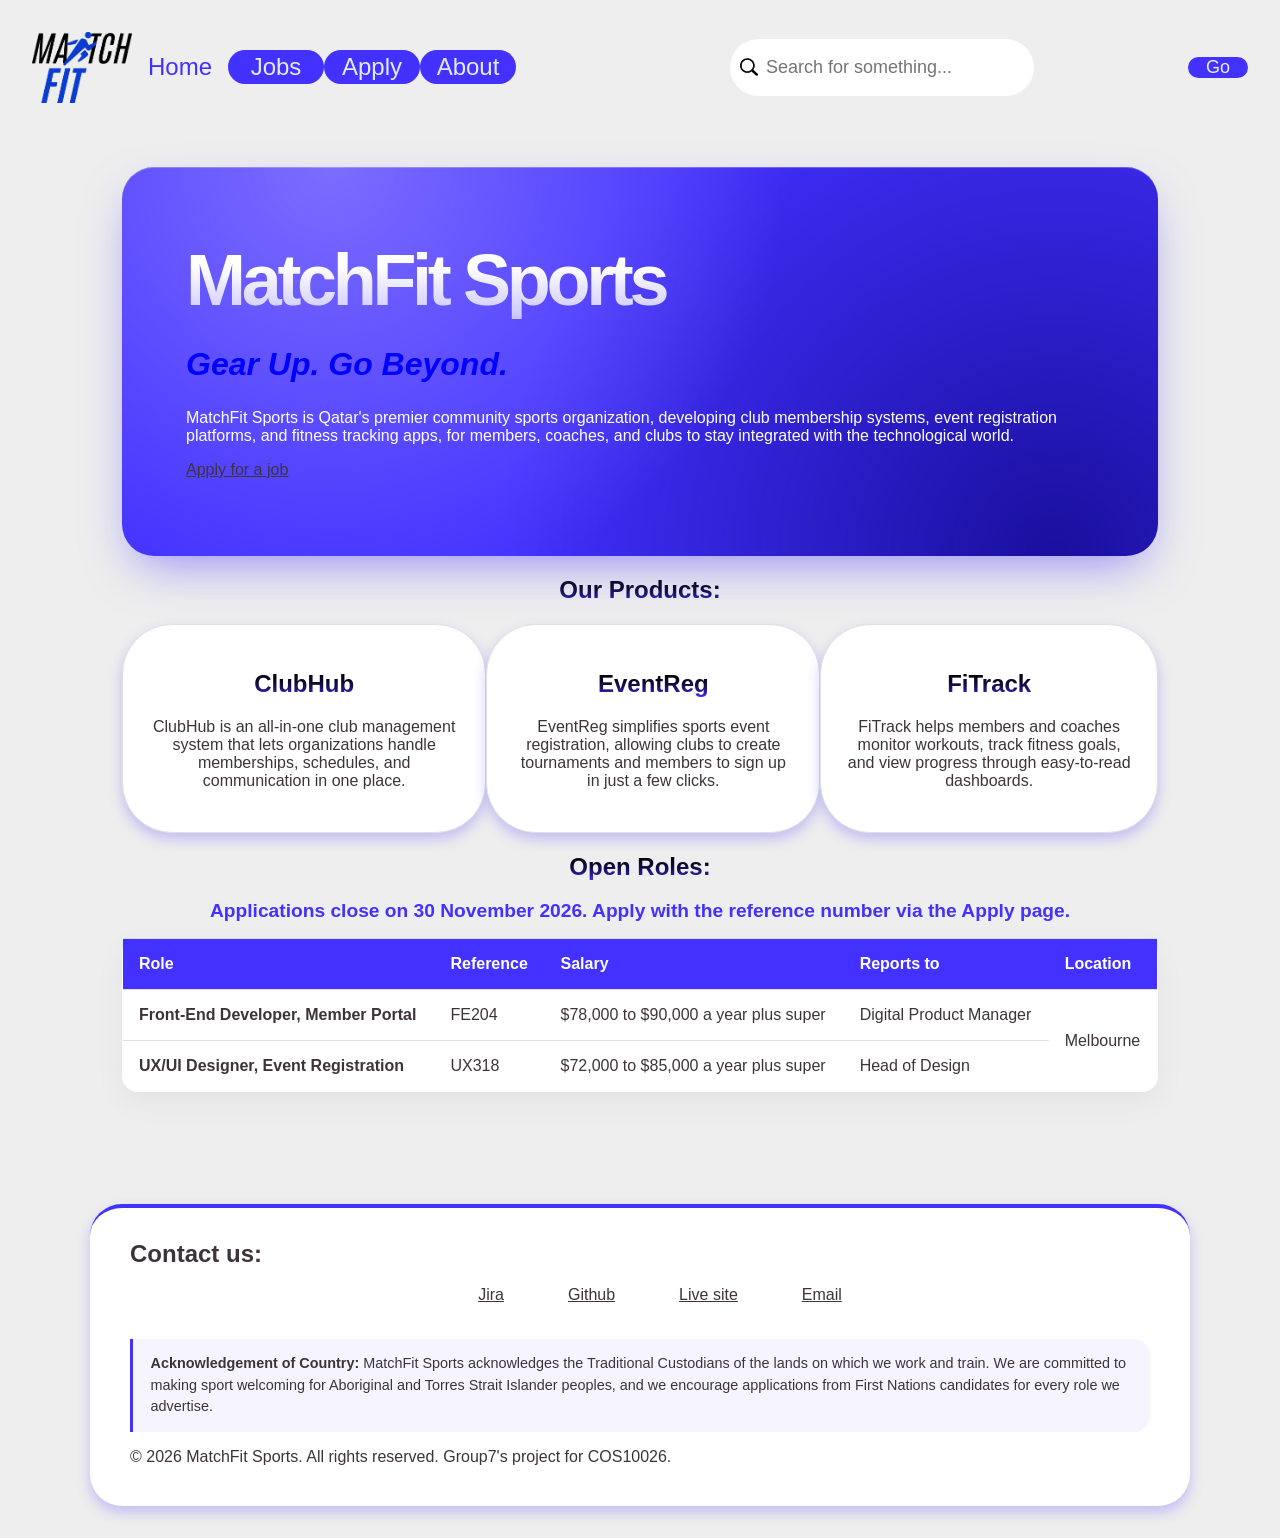
==== commit eef8ebcb: "Fixed footer, page consistency and accessibility Added github pages link to footer  Removed multiple" ====
--- a/index.html
+++ b/index.html
@@ -84,6 +84,8 @@
                 -webkit-text-fill-color: transparent;
                text-align: center;
             }
+
+
         </style>
         <title>MatchFit Sports</title>
     </head>
@@ -106,6 +108,7 @@
             </nav>
         </header>
         <main>
+        <div class = "container">
         <div class="hero-section">
             <h1 class = "hero-title" >MatchFit Sports</h1>
             <h2 style="font-size: 2em; color:blue; font-style:italic">Gear Up. Go Beyond.</h2>
@@ -118,7 +121,7 @@
 
         </div>
         
-        <h1 class = "subtitle">Our Products:</h1>
+        <h2 class = "subtitle">Our Products:</h2>
         <div class = "products-list">
             <div class = "product">
                 <h2 class = "subtitle">ClubHub</h2>
@@ -134,7 +137,8 @@
             </div>
         </div>
 
-        <h1 class = "subtitle">Open Roles:</h1>
+        <h2 class = "subtitle">Open Roles:</h2>
+        <div class="table-scroll">
         <table class = "data-table">
             <caption>Applications close on 30 November 2026. Apply with the reference number via the Apply page.</caption>
             <thead>
@@ -162,14 +166,17 @@
                 </tr>
             </tbody>
         </table>
+        </div>
+        </div>
         </main>
         
         <footer>
             <nav class = "footer">
                 <h2 class = "contact-us">Contact us:</h2>
                 <ul class = "contact">
-                    <li><a class = "footer-link" href="https://somting.atlassian.net/jira/software/projects/WP/boards/2?filter=&groupBy=none&atlOrigin=eyJpIjoiOWVjMmMxOWJhMjJiNGZmOWJiOGNjNmIxYzUzZmUzZWIiLCJwIjoiaiJ9">Jira</a></li>
+                    <li><a class = "footer-link" href="https://somting.atlassian.net/jira/software/projects/WP/boards/2">Jira</a></li>
                     <li><a class = "footer-link" href="https://github.com/sammyshu/web-project-part-1">Github</a></li>
+                    <li><a class = "footer-link" href="https://sammyshu.github.io/web-project-part-1/">Live site</a></li>
                     <li><a class = "footer-link" href="mailto:info@matchfit.com">Email</a></li>
                 </ul>
             <p class="footer-acknowledgement">
@@ -182,5 +189,6 @@
             <p>&copy; 2026 MatchFit Sports. All rights reserved. Group7's project for COS10026.</p>
             </nav>
         </footer>
+        
     </body>
 </html>
--- a/styles.css
+++ b/styles.css
@@ -97,7 +97,7 @@
 .search-bar input {
   border: none;
   padding: 0.5rem 1rem;
-  padding-left: 2.5rem; /* ✅ CORRECTION: Stops text from overlapping the icon */
+  padding-left: 2.5rem; /* Keep the label text clear of the search icon */
   border-radius: 30px;
   width: 220px;
   outline: none; 
@@ -531,4 +531,22 @@
 }
 .data-table tbody th:hover {
   background-color: var(--hover-color);
-}+}
+
+/* mobile compatibility for tables and footer */
+@media (max-width: 768px) {
+  /* Wide tables scroll on small screens */
+  .table-scroll {
+    max-width: 100%;
+    overflow-x: auto;
+  }
+  
+  nav a {
+    font-size: clamp(0.7rem, 4vw, 2rem);
+  }
+  .contact {
+    display: flex;
+    flex-wrap: wrap;
+    justify-content: center;
+  }
+}
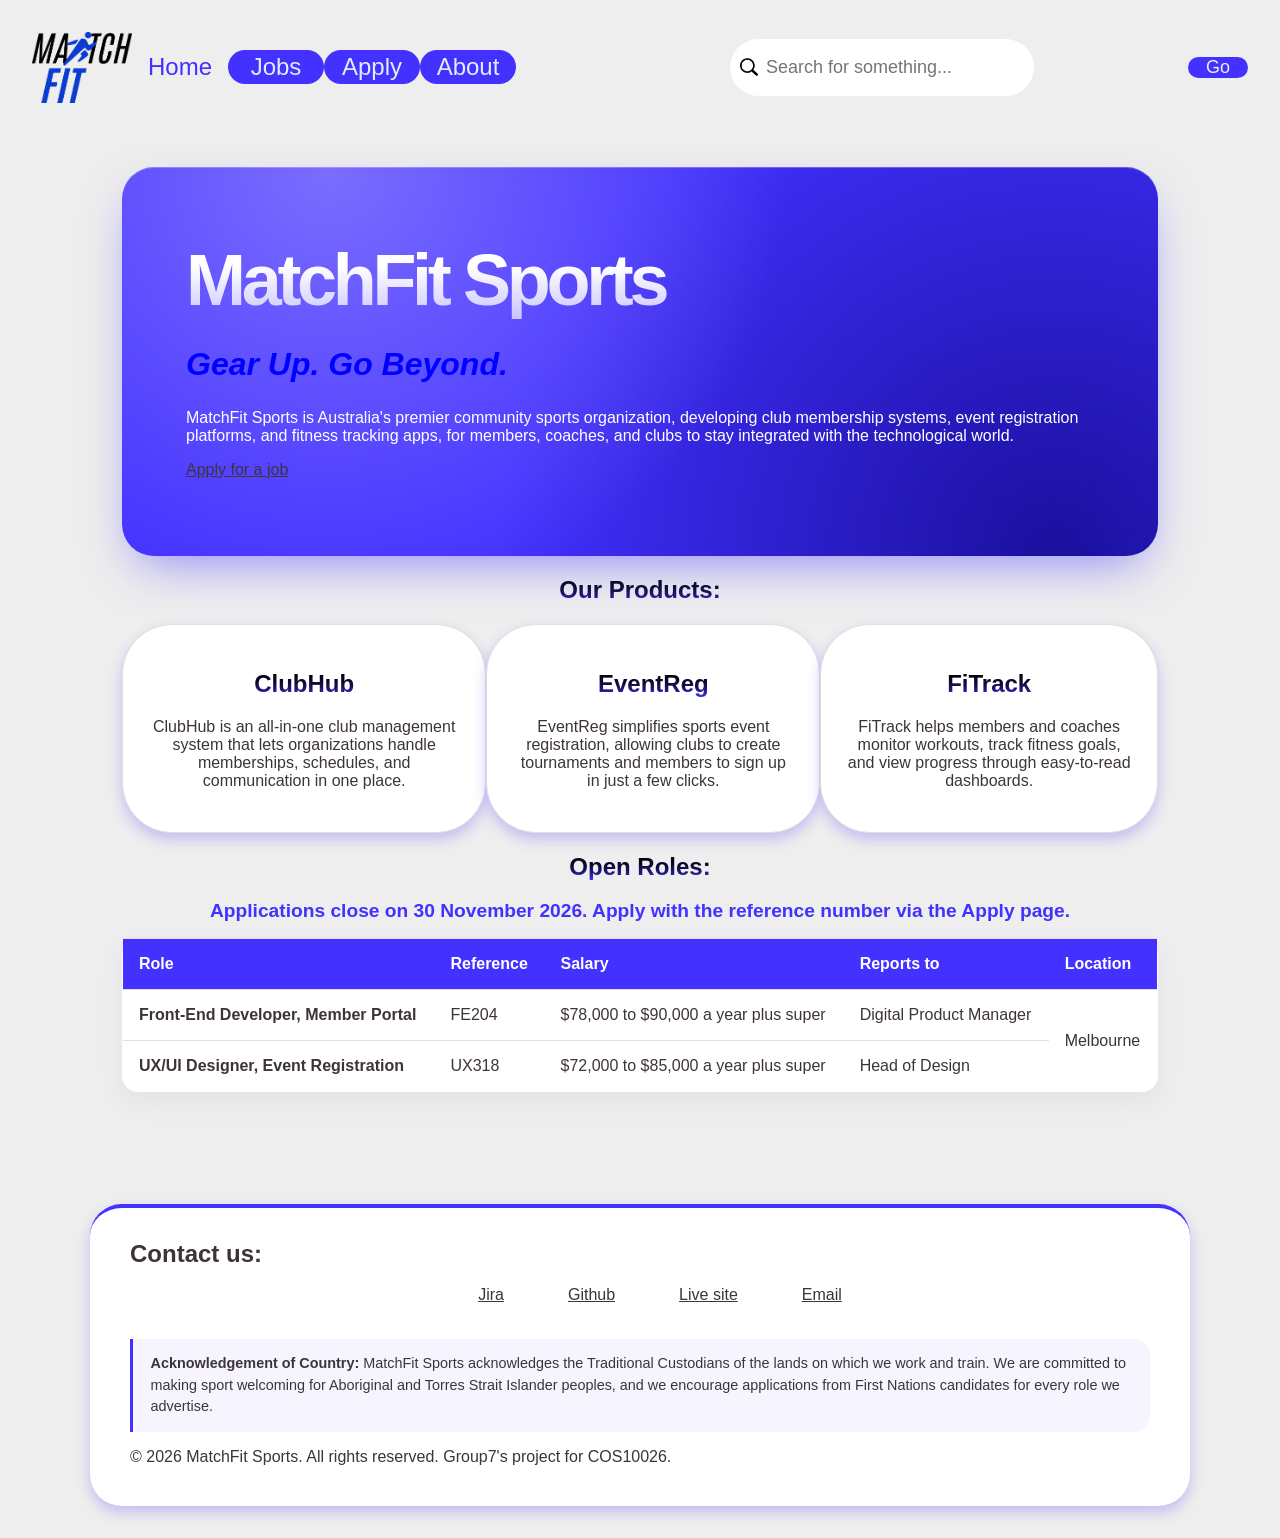
==== commit d53cb2e5: "Changed references to Qatar to Australia" ====
--- a/index.html
+++ b/index.html
@@ -112,7 +112,7 @@
         <div class="hero-section">
             <h1 class = "hero-title" >MatchFit Sports</h1>
             <h2 style="font-size: 2em; color:blue; font-style:italic">Gear Up. Go Beyond.</h2>
-            <p id="description-paragraph" style="color:white;">MatchFit Sports is Qatar's premier community sports organization, 
+            <p id="description-paragraph" style="color:white;">MatchFit Sports is Australia's premier community sports organization, 
                 developing club membership systems, event registration platforms,
                 and fitness tracking apps, for members, coaches, and clubs to stay 
                 integrated with the technological world.</p>
@@ -138,7 +138,7 @@
         </div>
 
         <h2 class = "subtitle">Open Roles:</h2>
-        <div class="table-scroll">
+        <div class="table-scroll"> <!-- for small screens/mobile compatibility -->
         <table class = "data-table">
             <caption>Applications close on 30 November 2026. Apply with the reference number via the Apply page.</caption>
             <thead>
